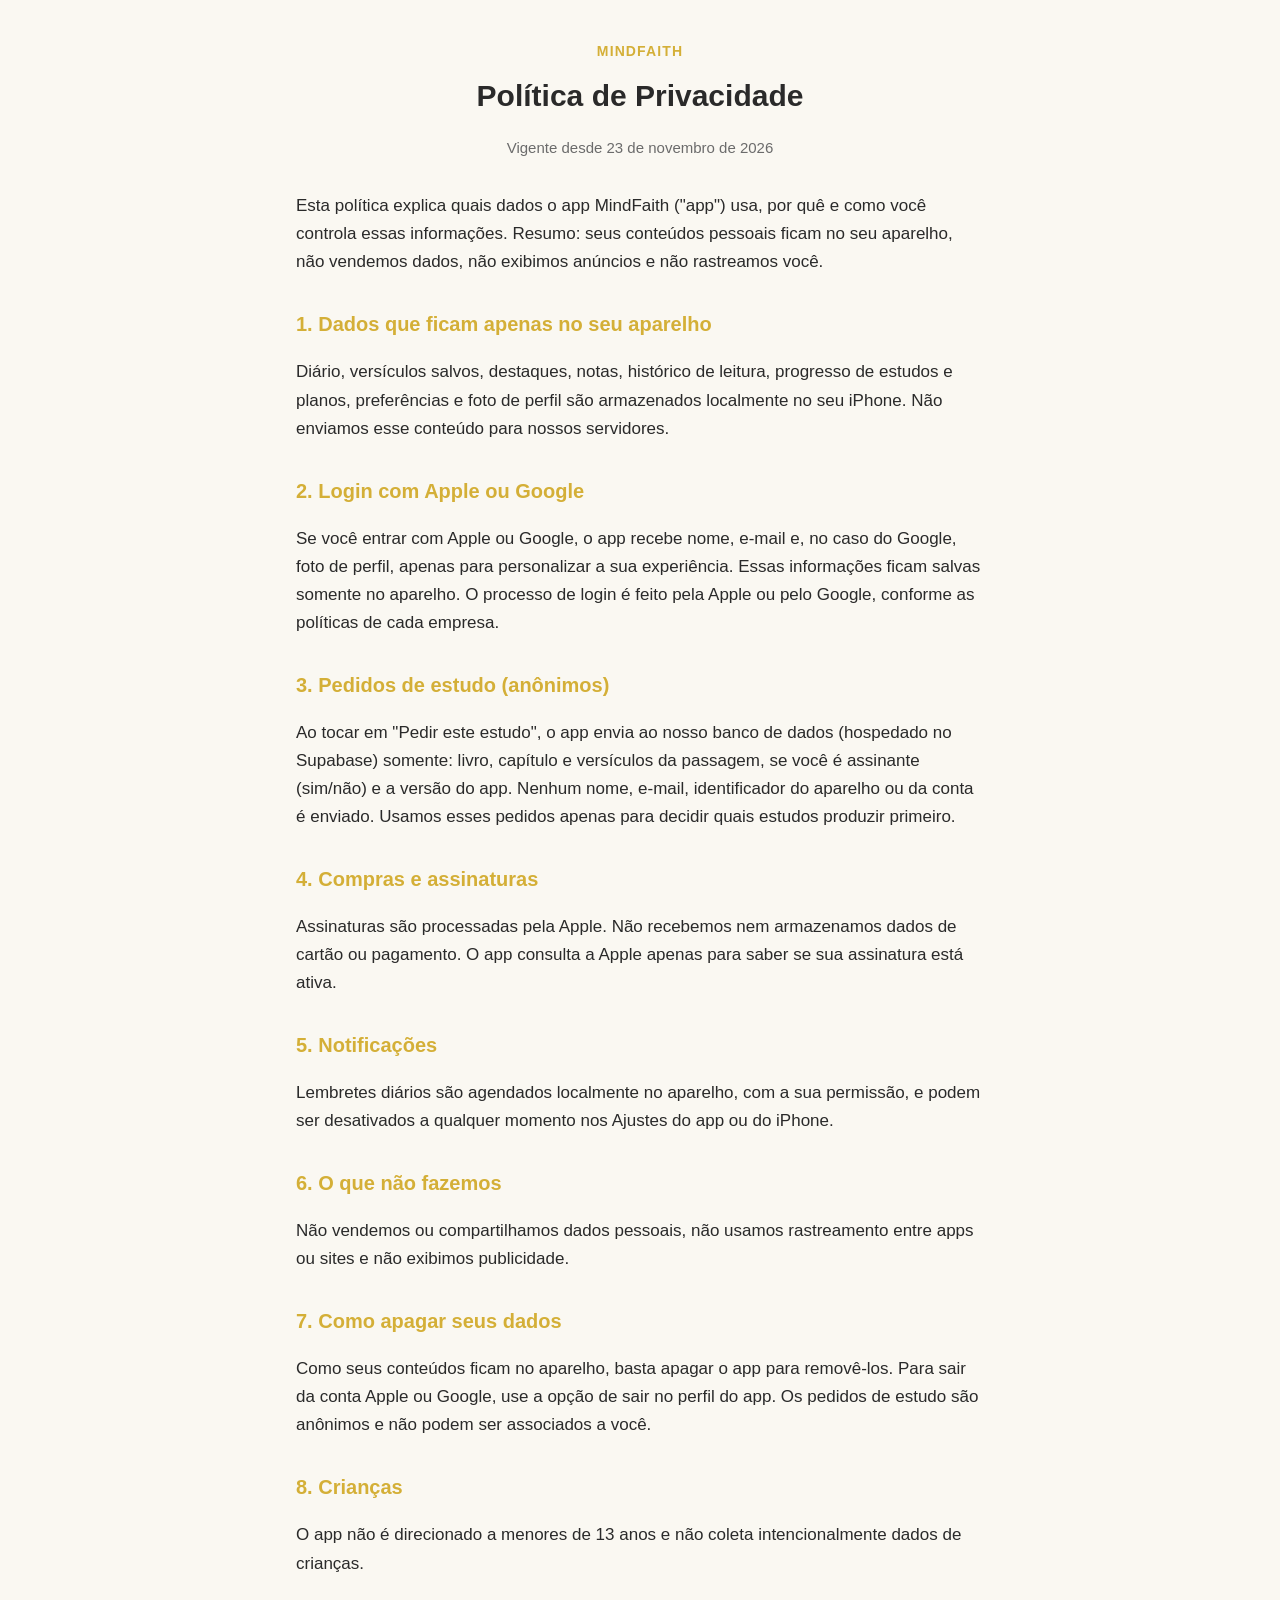
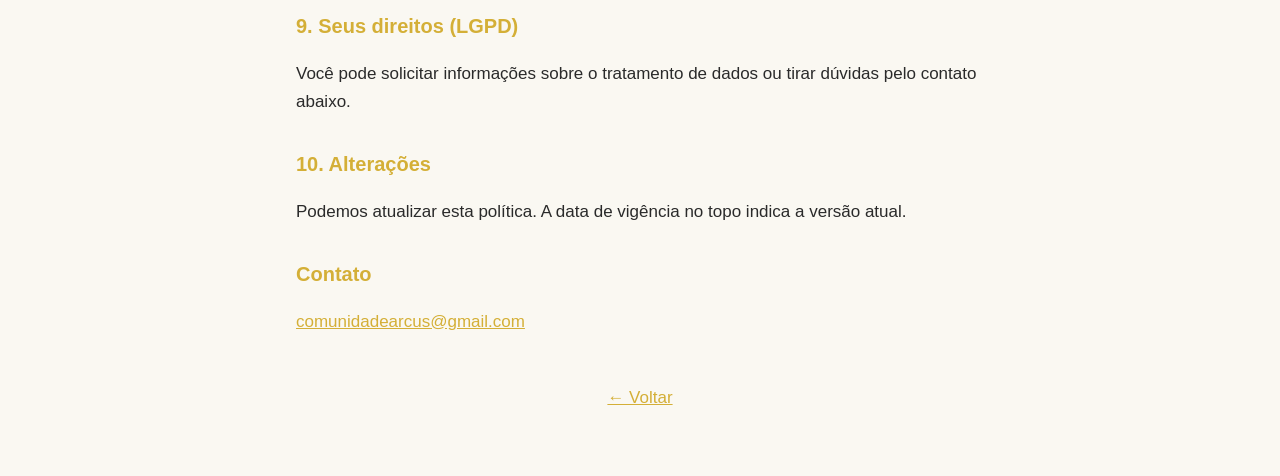
==== privacidade/index.html @ 1f24b94a "MindFaith: política de privacidade, termos de uso e página inicial" ====
<!doctype html>
<html lang="pt-BR">
<head>
<meta charset="utf-8">
<meta name="viewport" content="width=device-width, initial-scale=1">
<title>Política de Privacidade — MindFaith</title>
<link rel="stylesheet" href="../style.css">
</head>
<body>
<main>
  <header>
    <div class="brand">MindFaith</div>
    <h1>Política de Privacidade</h1>
    <p class="muted">Vigente desde 23 de novembro de 2026</p>
  </header>

  <p>Esta política explica quais dados o app MindFaith ("app") usa, por quê e como você controla essas informações. Resumo: seus conteúdos pessoais ficam no seu aparelho, não vendemos dados, não exibimos anúncios e não rastreamos você.</p>

  <h2>1. Dados que ficam apenas no seu aparelho</h2>
  <p>Diário, versículos salvos, destaques, notas, histórico de leitura, progresso de estudos e planos, preferências e foto de perfil são armazenados localmente no seu iPhone. Não enviamos esse conteúdo para nossos servidores.</p>

  <h2>2. Login com Apple ou Google</h2>
  <p>Se você entrar com Apple ou Google, o app recebe nome, e-mail e, no caso do Google, foto de perfil, apenas para personalizar a sua experiência. Essas informações ficam salvas somente no aparelho. O processo de login é feito pela Apple ou pelo Google, conforme as políticas de cada empresa.</p>

  <h2>3. Pedidos de estudo (anônimos)</h2>
  <p>Ao tocar em "Pedir este estudo", o app envia ao nosso banco de dados (hospedado no Supabase) somente: livro, capítulo e versículos da passagem, se você é assinante (sim/não) e a versão do app. Nenhum nome, e-mail, identificador do aparelho ou da conta é enviado. Usamos esses pedidos apenas para decidir quais estudos produzir primeiro.</p>

  <h2>4. Compras e assinaturas</h2>
  <p>Assinaturas são processadas pela Apple. Não recebemos nem armazenamos dados de cartão ou pagamento. O app consulta a Apple apenas para saber se sua assinatura está ativa.</p>

  <h2>5. Notificações</h2>
  <p>Lembretes diários são agendados localmente no aparelho, com a sua permissão, e podem ser desativados a qualquer momento nos Ajustes do app ou do iPhone.</p>

  <h2>6. O que não fazemos</h2>
  <p>Não vendemos ou compartilhamos dados pessoais, não usamos rastreamento entre apps ou sites e não exibimos publicidade.</p>

  <h2>7. Como apagar seus dados</h2>
  <p>Como seus conteúdos ficam no aparelho, basta apagar o app para removê-los. Para sair da conta Apple ou Google, use a opção de sair no perfil do app. Os pedidos de estudo são anônimos e não podem ser associados a você.</p>

  <h2>8. Crianças</h2>
  <p>O app não é direcionado a menores de 13 anos e não coleta intencionalmente dados de crianças.</p>

  <h2>9. Seus direitos (LGPD)</h2>
  <p>Você pode solicitar informações sobre o tratamento de dados ou tirar dúvidas pelo contato abaixo.</p>

  <h2>10. Alterações</h2>
  <p>Podemos atualizar esta política. A data de vigência no topo indica a versão atual.</p>

  <h2>Contato</h2>
  <p><a href="mailto:comunidadearcus@gmail.com">comunidadearcus@gmail.com</a></p>

  <footer><a href="../">← Voltar</a></footer>
</main>
</body>
</html>
---- style.css ----
:root { --gold:#D4AF37; --ink:#1A1A1A; --paper:#FAF8F2; --text:#2A2A2A; --muted:#6B6B6B; }
@media (prefers-color-scheme: dark) { :root { --paper:#141414; --text:#ECE8DD; --muted:#A9A398; } }
* { box-sizing: border-box; }
body { margin:0; background:var(--paper); color:var(--text); font:17px/1.65 -apple-system, BlinkMacSystemFont, "Segoe UI", Roboto, sans-serif; }
main { max-width: 720px; margin: 0 auto; padding: 40px 16px 64px; }
header { text-align:center; margin-bottom: 32px; }
header .brand { color:var(--gold); font-weight:700; letter-spacing:.08em; text-transform:uppercase; font-size:14px; }
h1 { font-size: 30px; margin: 8px 0; }
h2 { font-size: 20px; margin-top: 32px; color: var(--gold); }
a { color: var(--gold); }
.muted { color: var(--muted); font-size: 15px; }
.links { display:flex; gap:16px; justify-content:center; flex-wrap:wrap; margin-top:24px; }
.btn { display:inline-block; padding:12px 22px; border-radius:999px; background:var(--gold); color:var(--ink); text-decoration:none; font-weight:600; }
footer { margin-top:48px; text-align:center; }
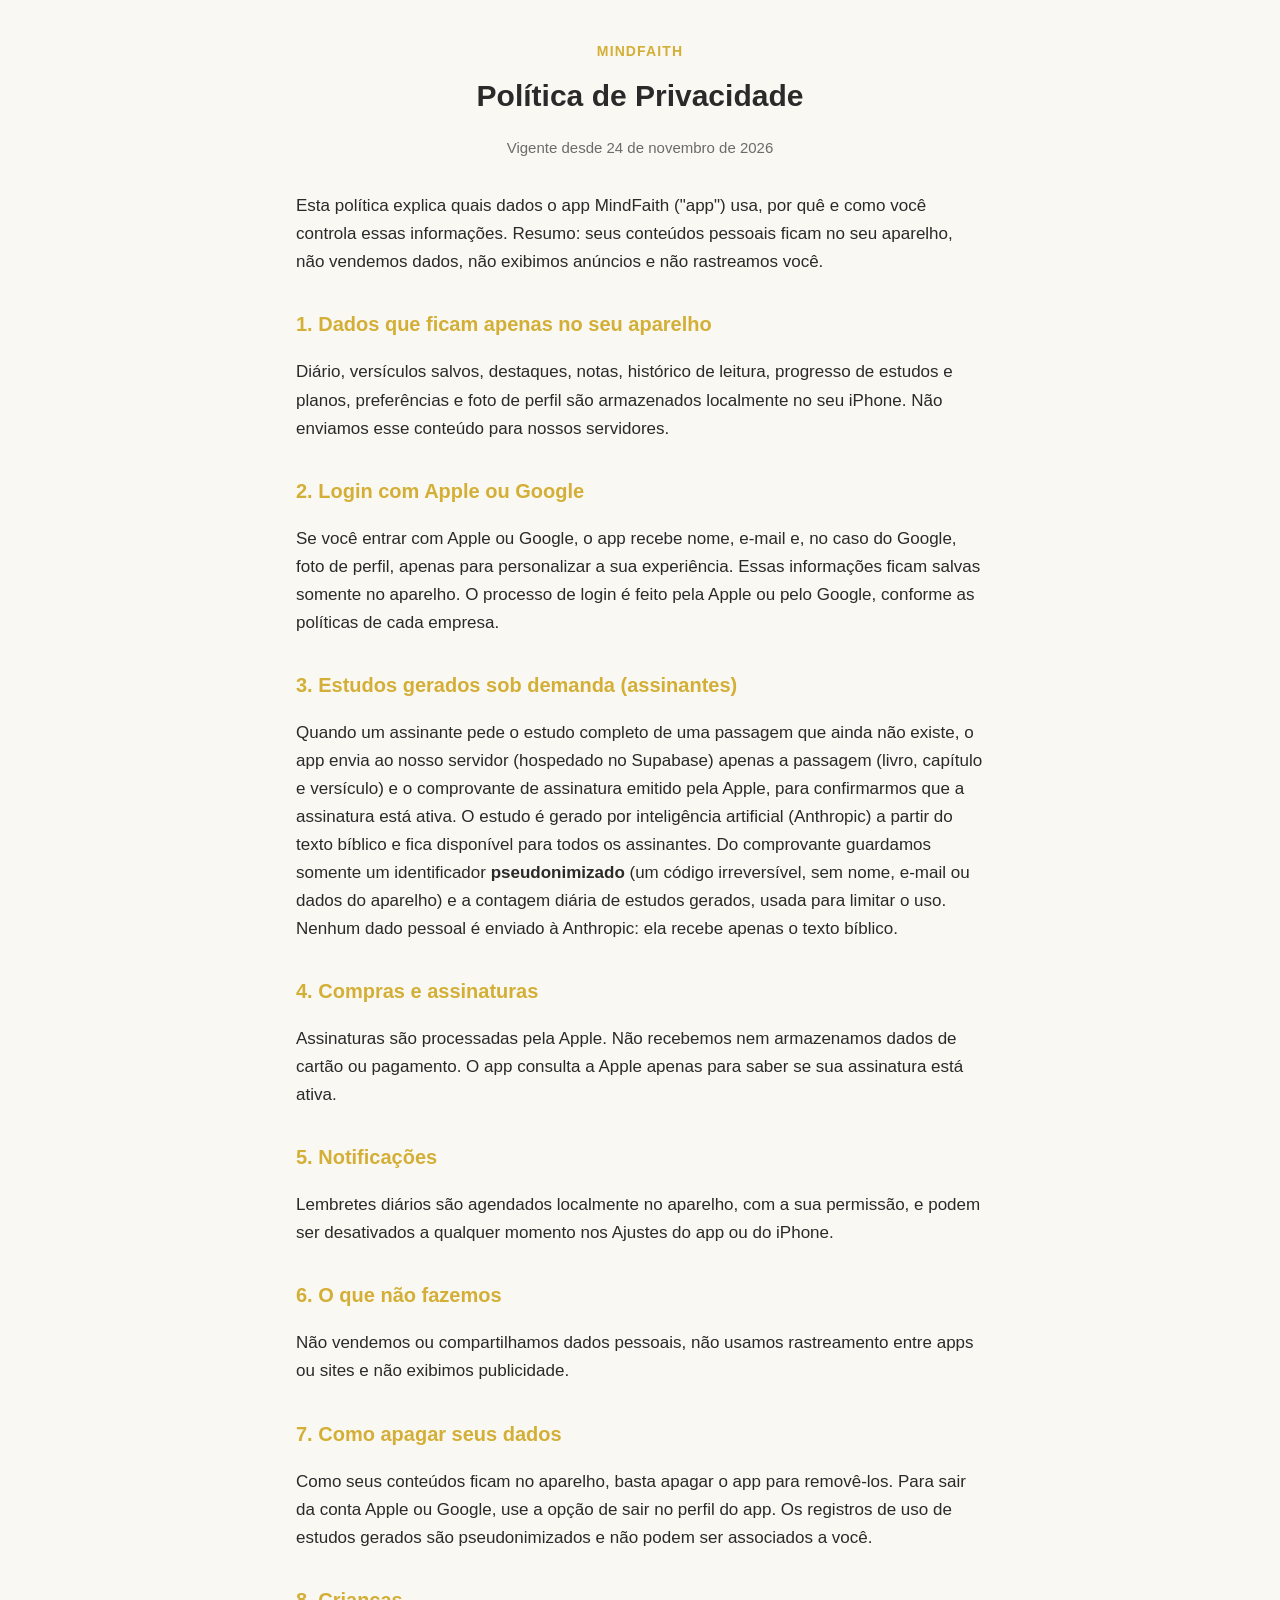
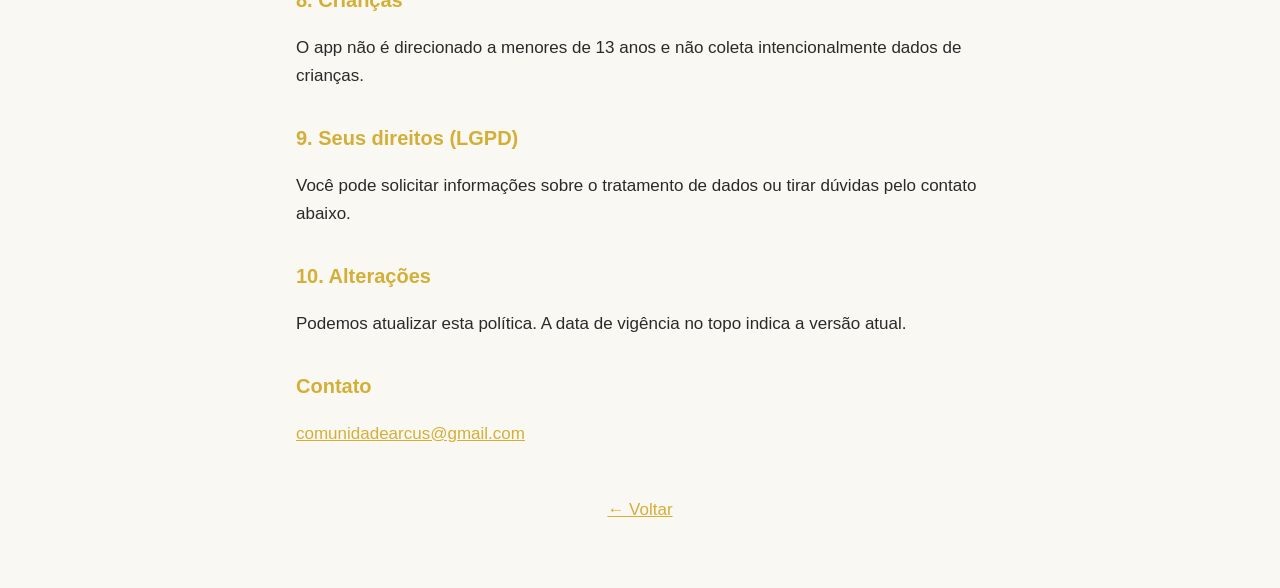
==== commit 6ccb8e29: "Política de privacidade: estudos gerados sob demanda (substitui pedidos anônimos)" ====
--- a/privacidade/index.html
+++ b/privacidade/index.html
@@ -11,7 +11,7 @@
   <header>
     <div class="brand">MindFaith</div>
     <h1>Política de Privacidade</h1>
-    <p class="muted">Vigente desde 23 de novembro de 2026</p>
+    <p class="muted">Vigente desde 24 de novembro de 2026</p>
   </header>
 
   <p>Esta política explica quais dados o app MindFaith ("app") usa, por quê e como você controla essas informações. Resumo: seus conteúdos pessoais ficam no seu aparelho, não vendemos dados, não exibimos anúncios e não rastreamos você.</p>
@@ -22,8 +22,8 @@
   <h2>2. Login com Apple ou Google</h2>
   <p>Se você entrar com Apple ou Google, o app recebe nome, e-mail e, no caso do Google, foto de perfil, apenas para personalizar a sua experiência. Essas informações ficam salvas somente no aparelho. O processo de login é feito pela Apple ou pelo Google, conforme as políticas de cada empresa.</p>
 
-  <h2>3. Pedidos de estudo (anônimos)</h2>
-  <p>Ao tocar em "Pedir este estudo", o app envia ao nosso banco de dados (hospedado no Supabase) somente: livro, capítulo e versículos da passagem, se você é assinante (sim/não) e a versão do app. Nenhum nome, e-mail, identificador do aparelho ou da conta é enviado. Usamos esses pedidos apenas para decidir quais estudos produzir primeiro.</p>
+  <h2>3. Estudos gerados sob demanda (assinantes)</h2>
+  <p>Quando um assinante pede o estudo completo de uma passagem que ainda não existe, o app envia ao nosso servidor (hospedado no Supabase) apenas a passagem (livro, capítulo e versículo) e o comprovante de assinatura emitido pela Apple, para confirmarmos que a assinatura está ativa. O estudo é gerado por inteligência artificial (Anthropic) a partir do texto bíblico e fica disponível para todos os assinantes. Do comprovante guardamos somente um identificador <strong>pseudonimizado</strong> (um código irreversível, sem nome, e-mail ou dados do aparelho) e a contagem diária de estudos gerados, usada para limitar o uso. Nenhum dado pessoal é enviado à Anthropic: ela recebe apenas o texto bíblico.</p>
 
   <h2>4. Compras e assinaturas</h2>
   <p>Assinaturas são processadas pela Apple. Não recebemos nem armazenamos dados de cartão ou pagamento. O app consulta a Apple apenas para saber se sua assinatura está ativa.</p>
@@ -35,7 +35,7 @@
   <p>Não vendemos ou compartilhamos dados pessoais, não usamos rastreamento entre apps ou sites e não exibimos publicidade.</p>
 
   <h2>7. Como apagar seus dados</h2>
-  <p>Como seus conteúdos ficam no aparelho, basta apagar o app para removê-los. Para sair da conta Apple ou Google, use a opção de sair no perfil do app. Os pedidos de estudo são anônimos e não podem ser associados a você.</p>
+  <p>Como seus conteúdos ficam no aparelho, basta apagar o app para removê-los. Para sair da conta Apple ou Google, use a opção de sair no perfil do app. Os registros de uso de estudos gerados são pseudonimizados e não podem ser associados a você.</p>
 
   <h2>8. Crianças</h2>
   <p>O app não é direcionado a menores de 13 anos e não coleta intencionalmente dados de crianças.</p>
